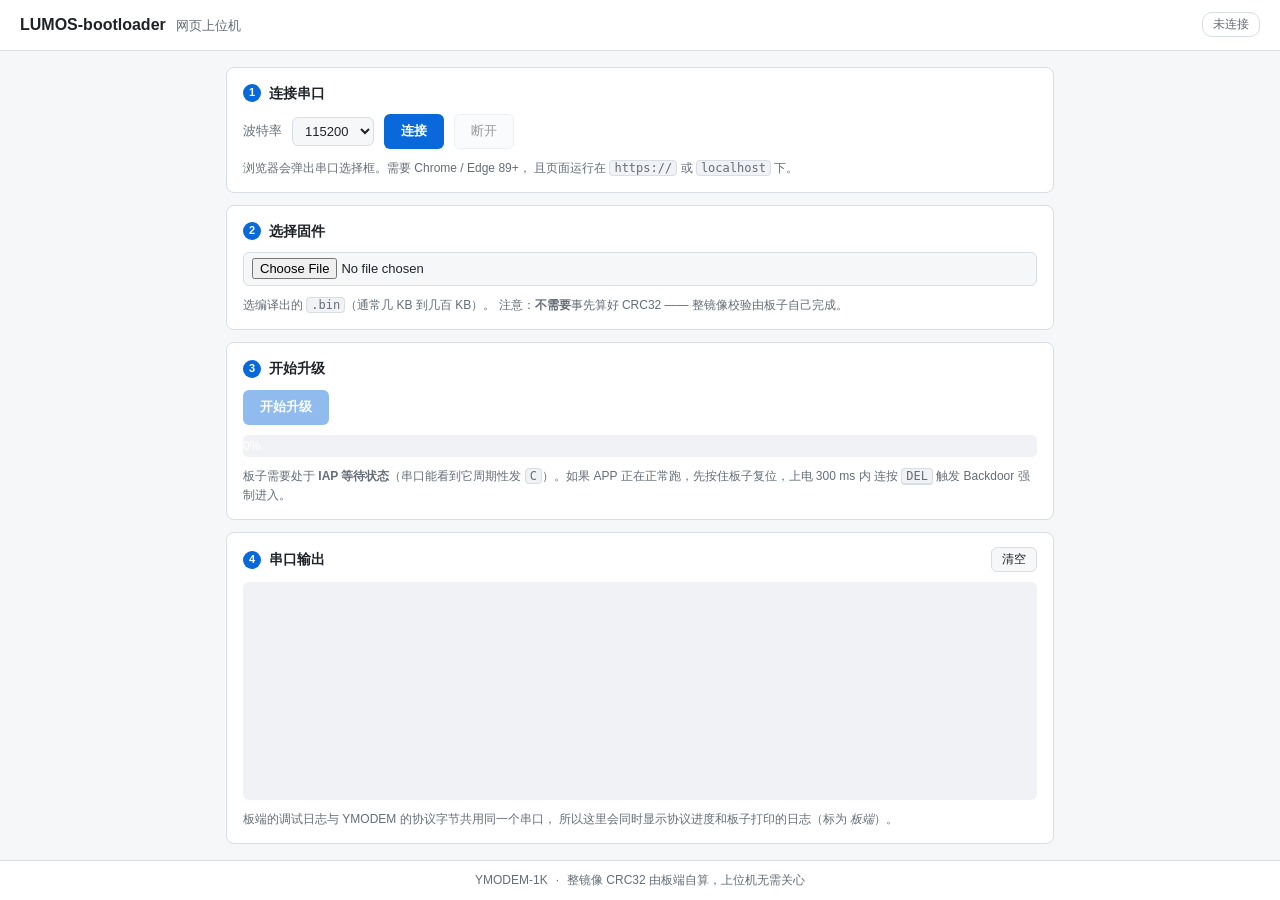
==== docs/index.html @ f2f18382 "@refactor(web): 网页目录 web/ 改为 docs/ 以适配 Pages legacy source GitHub Pages 的 legacy source 只允许根目录或 /doc" ====
<!DOCTYPE html>
<html lang="zh-CN">
<head>
<meta charset="UTF-8">
<meta name="viewport" content="width=device-width, initial-scale=1">
<title>LUMOS-bootloader 网页上位机</title>
<link rel="stylesheet" href="css/style.css">
</head>
<body>

<header>
  <h1>LUMOS-bootloader <span class="sub">网页上位机</span></h1>
  <div class="badge off" id="status">未连接</div>
</header>

<main>

  <!-- 1. 连接 -->
  <section class="card">
    <h2><span class="num">1</span> 连接串口</h2>
    <div class="row">
      <label for="baud">波特率</label>
      <select id="baud">
        <option value="115200" selected>115200</option>
        <option value="921600">921600</option>
        <option value="57600">57600</option>
        <option value="9600">9600</option>
      </select>
      <button id="btnConnect" class="primary">连接</button>
      <button id="btnDisconnect" disabled>断开</button>
    </div>
    <p class="hint">
      浏览器会弹出串口选择框。需要 Chrome / Edge 89+，
      且页面运行在 <code>https://</code> 或 <code>localhost</code> 下。
    </p>
  </section>

  <!-- 2. 选固件 -->
  <section class="card">
    <h2><span class="num">2</span> 选择固件</h2>
    <div class="row">
      <input type="file" id="file" accept=".bin">
    </div>
    <p class="hint">
      选编译出的 <code>.bin</code>（通常几 KB 到几百 KB）。
      注意：<strong>不需要</strong>事先算好 CRC32 —— 整镜像校验由板子自己完成。
    </p>
  </section>

  <!-- 3. 升级 -->
  <section class="card">
    <h2><span class="num">3</span> 开始升级</h2>
    <div class="row">
      <button id="btnSend" class="primary" disabled>开始升级</button>
      <span class="stat" id="stat"></span>
    </div>
    <div class="progress"><div class="bar" id="bar">0%</div></div>
    <p class="hint">
      板子需要处于 <strong>IAP 等待状态</strong>（串口能看到它周期性发
      <code>C</code>）。如果 APP 正在正常跑，先按住板子复位，上电 300 ms 内
      连按 <kbd>DEL</kbd> 触发 Backdoor 强制进入。
    </p>
  </section>

  <!-- 4. 日志 -->
  <section class="card grow">
    <h2>
      <span class="num">4</span> 串口输出
      <button id="btnClear" class="tiny">清空</button>
    </h2>
    <div class="log" id="log"></div>
    <p class="hint">
      板端的调试日志与 YMODEM 的协议字节共用同一个串口，
      所以这里会同时显示协议进度和板子打印的日志（标为 <em>板端</em>）。
    </p>
  </section>

</main>

<footer>
  <span>YMODEM-1K</span>
  <span>·</span>
  <span>整镜像 CRC32 由板端自算，上位机无需关心</span>
</footer>

<script type="module" src="js/app.js"></script>
</body>
</html>
---- docs/css/style.css ----
/* ============================================================================
 * LUMOS-bootloader 网页上位机 —— 样式
 *
 * 工程师工具风格：信息密度优先、少装饰。
 * 同时适配浅色 / 深色（跟随系统 prefers-color-scheme）。
 * ==========================================================================*/

:root {
    --bg:        #f6f7f9;
    --card:      #ffffff;
    --fg:        #1f2328;
    --fg-dim:    #656d76;
    --border:    #d8dee4;
    --accent:    #0969da;
    --accent-fg: #ffffff;
    --ok:        #1a7f37;
    --warn:      #9a6700;
    --err:       #cf222e;
    --board:     #6639ba;
    --code-bg:   #f0f2f5;
}

@media (prefers-color-scheme: dark) {
    :root {
        --bg:        #0d1117;
        --card:      #161b22;
        --fg:        #e6edf3;
        --fg-dim:    #8b949e;
        --border:    #30363d;
        --accent:    #4493f8;
        --accent-fg: #0d1117;
        --ok:        #3fb950;
        --warn:      #d29922;
        --err:       #f85149;
        --board:     #a371f7;
        --code-bg:   #21262d;
    }
}

* { box-sizing: border-box; }

body {
    margin: 0;
    background: var(--bg);
    color: var(--fg);
    font: 14px/1.6 -apple-system, "Segoe UI", "Microsoft YaHei", sans-serif;
    display: flex;
    flex-direction: column;
    min-height: 100vh;
}

/* ---- 头部 ---- */
header {
    display: flex;
    align-items: center;
    justify-content: space-between;
    gap: 12px;
    padding: 12px 20px;
    background: var(--card);
    border-bottom: 1px solid var(--border);
}

h1 {
    font-size: 16px;
    font-weight: 600;
    margin: 0;
}

h1 .sub {
    font-weight: 400;
    color: var(--fg-dim);
    font-size: 13px;
    margin-left: 6px;
}

.badge {
    font-size: 12px;
    padding: 2px 10px;
    border-radius: 10px;
    border: 1px solid var(--border);
    color: var(--fg-dim);
}
.badge.on  { color: var(--ok);   border-color: var(--ok); }
.badge.off { color: var(--fg-dim); }

/* ---- 主体 ---- */
main {
    flex: 1;
    width: 100%;
    max-width: 860px;
    margin: 0 auto;
    padding: 16px;
    display: flex;
    flex-direction: column;
    gap: 12px;
}

.card {
    background: var(--card);
    border: 1px solid var(--border);
    border-radius: 8px;
    padding: 14px 16px;
}

.card.grow {
    flex: 1;
    display: flex;
    flex-direction: column;
    min-height: 220px;
}

h2 {
    font-size: 14px;
    font-weight: 600;
    margin: 0 0 10px;
    display: flex;
    align-items: center;
    gap: 8px;
}

h2 .num {
    display: inline-flex;
    align-items: center;
    justify-content: center;
    width: 18px;
    height: 18px;
    border-radius: 50%;
    background: var(--accent);
    color: var(--accent-fg);
    font-size: 11px;
    font-weight: 700;
}

.row {
    display: flex;
    align-items: center;
    gap: 10px;
    flex-wrap: wrap;
}

label { color: var(--fg-dim); font-size: 13px; }

select, input[type="file"] {
    background: var(--bg);
    color: var(--fg);
    border: 1px solid var(--border);
    border-radius: 6px;
    padding: 5px 8px;
    font: inherit;
    font-size: 13px;
}

input[type="file"] { flex: 1; min-width: 200px; }

button {
    background: var(--bg);
    color: var(--fg);
    border: 1px solid var(--border);
    border-radius: 6px;
    padding: 6px 16px;
    font: inherit;
    font-size: 13px;
    cursor: pointer;
    transition: filter .12s;
}
button:hover:not(:disabled) { filter: brightness(.96); }
button:disabled { opacity: .45; cursor: not-allowed; }

button.primary {
    background: var(--accent);
    color: var(--accent-fg);
    border-color: transparent;
    font-weight: 600;
}

button.tiny {
    margin-left: auto;
    padding: 2px 10px;
    font-size: 12px;
    font-weight: 400;
}

/* ---- 进度条 ---- */
.progress {
    margin-top: 10px;
    height: 22px;
    background: var(--code-bg);
    border-radius: 5px;
    overflow: hidden;
}

.bar {
    height: 100%;
    width: 0%;
    background: var(--accent);
    color: var(--accent-fg);
    font-size: 12px;
    line-height: 22px;
    text-align: center;
    transition: width .15s linear;
    white-space: nowrap;
}

.stat {
    font-size: 12px;
    color: var(--fg-dim);
    font-variant-numeric: tabular-nums;
}

/* ---- 日志 ---- */
.log {
    flex: 1;
    overflow-y: auto;
    background: var(--code-bg);
    border-radius: 6px;
    padding: 8px 10px;
    font: 12px/1.55 Consolas, "Cascadia Mono", "Courier New", monospace;
    min-height: 160px;
}

.line { white-space: pre-wrap; word-break: break-all; }
.line.info  { color: var(--fg); }
.line.step  { color: var(--accent); font-weight: 600; }
.line.ok    { color: var(--ok); }
.line.warn  { color: var(--warn); }
.line.err   { color: var(--err); }
.line.dim   { color: var(--fg-dim); }
.line.board { color: var(--board); }   /* 板端自己打印的日志 */

/* ---- 提示 ---- */
.hint {
    margin: 10px 0 0;
    font-size: 12px;
    line-height: 1.6;
    color: var(--fg-dim);
}

code, kbd {
    background: var(--code-bg);
    border: 1px solid var(--border);
    border-radius: 4px;
    padding: 0 4px;
    font: 12px Consolas, monospace;
}

kbd { border-bottom-width: 2px; }

/* ---- 页脚 ---- */
footer {
    display: flex;
    justify-content: center;
    gap: 8px;
    padding: 10px;
    font-size: 12px;
    color: var(--fg-dim);
    border-top: 1px solid var(--border);
    background: var(--card);
}

@media (max-width: 520px) {
    main { padding: 10px; }
    .row { gap: 8px; }
    button { padding: 6px 12px; }
}
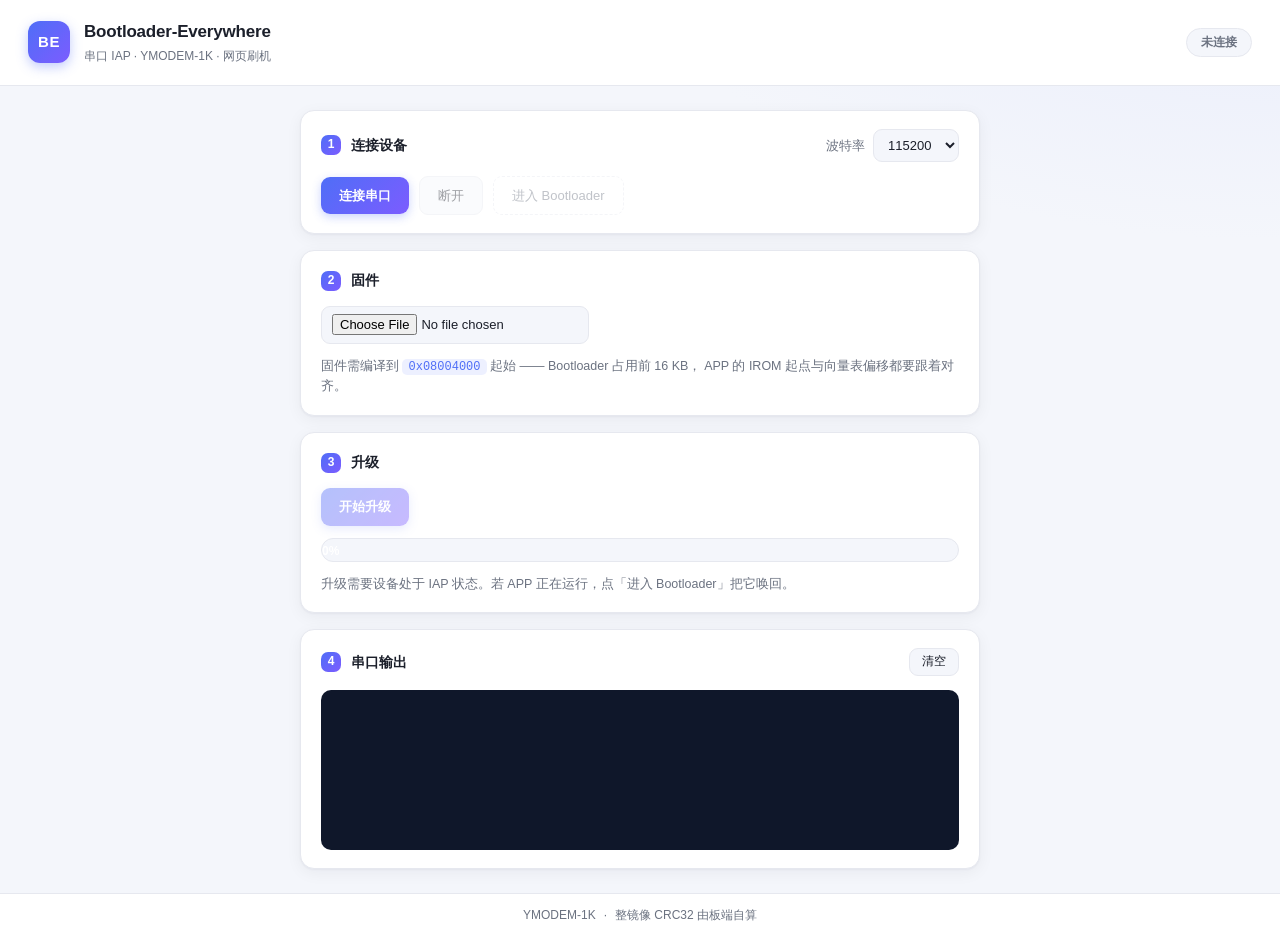
==== commit 15d1de65: "@update(web): 改名 Bootloader-Everywhere，美化界面并精简提示 - 标题 LUMOS-bootloader → Bootloader-Everywhere，加品牌 l" ====
--- a/docs/index.html
+++ b/docs/index.html
@@ -3,84 +3,78 @@
 <head>
 <meta charset="UTF-8">
 <meta name="viewport" content="width=device-width, initial-scale=1">
-<title>LUMOS-bootloader 网页上位机</title>
+<title>Bootloader-Everywhere</title>
 <link rel="stylesheet" href="css/style.css">
 </head>
 <body>
 
 <header>
-  <h1>LUMOS-bootloader <span class="sub">网页上位机</span></h1>
-  <div class="badge off" id="status">未连接</div>
+  <div class="brand">
+    <span class="logo">BE</span>
+    <div class="brand-text">
+      <h1>Bootloader-Everywhere</h1>
+      <p class="tagline">串口 IAP · YMODEM-1K · 网页刷机</p>
+    </div>
+  </div>
+  <span class="badge off" id="status">未连接</span>
 </header>
 
 <main>
 
-  <!-- 1. 连接 -->
   <section class="card">
-    <h2><span class="num">1</span> 连接串口</h2>
+    <div class="card-head">
+      <h2><span class="num">1</span> 连接设备</h2>
+      <label class="inline">波特率
+        <select id="baud">
+          <option value="115200" selected>115200</option>
+          <option value="921600">921600</option>
+          <option value="57600">57600</option>
+          <option value="9600">9600</option>
+        </select>
+      </label>
+    </div>
     <div class="row">
-      <label for="baud">波特率</label>
-      <select id="baud">
-        <option value="115200" selected>115200</option>
-        <option value="921600">921600</option>
-        <option value="57600">57600</option>
-        <option value="9600">9600</option>
-      </select>
-      <button id="btnConnect" class="primary">连接</button>
+      <button id="btnConnect" class="primary">连接串口</button>
       <button id="btnDisconnect" disabled>断开</button>
+      <button id="btnBoot" disabled class="ghost">进入 Bootloader</button>
     </div>
+  </section>
+
+  <section class="card">
+    <div class="card-head">
+      <h2><span class="num">2</span> 固件</h2>
+    </div>
+    <input type="file" id="file" accept=".bin">
     <p class="hint">
-      浏览器会弹出串口选择框。需要 Chrome / Edge 89+，
-      且页面运行在 <code>https://</code> 或 <code>localhost</code> 下。
+      固件需编译到 <code>0x08004000</code> 起始 —— Bootloader 占用前 16&nbsp;KB，
+      APP 的 IROM 起点与向量表偏移都要跟着对齐。
     </p>
   </section>
 
-  <!-- 2. 选固件 -->
   <section class="card">
-    <h2><span class="num">2</span> 选择固件</h2>
-    <div class="row">
-      <input type="file" id="file" accept=".bin">
+    <div class="card-head">
+      <h2><span class="num">3</span> 升级</h2>
+      <span class="stat" id="stat"></span>
     </div>
+    <button id="btnSend" class="primary" disabled>开始升级</button>
+    <div class="progress"><div class="bar" id="bar">0%</div></div>
     <p class="hint">
-      选编译出的 <code>.bin</code>（通常几 KB 到几百 KB）。
-      注意：<strong>不需要</strong>事先算好 CRC32 —— 整镜像校验由板子自己完成。
+      升级需要设备处于 IAP 状态。若 APP 正在运行，点「进入 Bootloader」把它唤回。
     </p>
   </section>
 
-  <!-- 3. 升级 -->
-  <section class="card">
-    <h2><span class="num">3</span> 开始升级</h2>
-    <div class="row">
-      <button id="btnSend" class="primary" disabled>开始升级</button>
-      <span class="stat" id="stat"></span>
+  <section class="card grow">
+    <div class="card-head">
+      <h2><span class="num">4</span> 串口输出</h2>
+      <button id="btnClear" class="tiny">清空</button>
     </div>
-    <div class="progress"><div class="bar" id="bar">0%</div></div>
-    <p class="hint">
-      板子需要处于 <strong>IAP 等待状态</strong>（串口能看到它周期性发
-      <code>C</code>）。如果 APP 正在正常跑，先按住板子复位，上电 300 ms 内
-      连按 <kbd>DEL</kbd> 触发 Backdoor 强制进入。
-    </p>
-  </section>
-
-  <!-- 4. 日志 -->
-  <section class="card grow">
-    <h2>
-      <span class="num">4</span> 串口输出
-      <button id="btnClear" class="tiny">清空</button>
-    </h2>
     <div class="log" id="log"></div>
-    <p class="hint">
-      板端的调试日志与 YMODEM 的协议字节共用同一个串口，
-      所以这里会同时显示协议进度和板子打印的日志（标为 <em>板端</em>）。
-    </p>
   </section>
 
 </main>
 
 <footer>
-  <span>YMODEM-1K</span>
-  <span>·</span>
-  <span>整镜像 CRC32 由板端自算，上位机无需关心</span>
+  <span>YMODEM-1K</span><span>·</span><span>整镜像 CRC32 由板端自算</span>
 </footer>
 
 <script type="module" src="js/app.js"></script>
--- a/docs/css/style.css
+++ b/docs/css/style.css
@@ -1,52 +1,67 @@
 /* ============================================================================
- * LUMOS-bootloader 网页上位机 —— 样式
+ * Bootloader-Everywhere —— 网页刷机工具样式
  *
- * 工程师工具风格：信息密度优先、少装饰。
- * 同时适配浅色 / 深色（跟随系统 prefers-color-scheme）。
+ * 现代、克制的工具风格：柔和阴影、圆角、渐变主色。
+ * 浅色 / 深色自适应（跟随系统 prefers-color-scheme）。
  * ==========================================================================*/
 
 :root {
-    --bg:        #f6f7f9;
+    --bg:        #f4f6fb;
+    --bg-grad:   radial-gradient(1200px 600px at 100% -10%, #e8ecfb 0%, #f4f6fb 55%);
     --card:      #ffffff;
-    --fg:        #1f2328;
-    --fg-dim:    #656d76;
-    --border:    #d8dee4;
-    --accent:    #0969da;
+    --fg:        #1b1f2a;
+    --fg-dim:    #6b7280;
+    --border:    #e6e8ef;
+    --accent:    #4f6ef7;
+    --accent-2:  #7c5cff;
     --accent-fg: #ffffff;
-    --ok:        #1a7f37;
-    --warn:      #9a6700;
-    --err:       #cf222e;
-    --board:     #6639ba;
-    --code-bg:   #f0f2f5;
+    --ok:        #16a34a;
+    --warn:      #b45309;
+    --err:       #dc2626;
+    --board:     #7c3aed;
+    --code-bg:   #0f172a;
+    --code-fg:   #cbd5e1;
+    --shadow:    0 1px 2px rgba(16, 24, 40, .04), 0 4px 16px rgba(16, 24, 40, .05);
+    --shadow-lg: 0 8px 30px rgba(16, 24, 40, .10);
 }
 
 @media (prefers-color-scheme: dark) {
     :root {
-        --bg:        #0d1117;
-        --card:      #161b22;
-        --fg:        #e6edf3;
-        --fg-dim:    #8b949e;
-        --border:    #30363d;
-        --accent:    #4493f8;
-        --accent-fg: #0d1117;
-        --ok:        #3fb950;
-        --warn:      #d29922;
-        --err:       #f85149;
-        --board:     #a371f7;
-        --code-bg:   #21262d;
+        --bg:        #0d1017;
+        --bg-grad:   radial-gradient(1200px 600px at 100% -10%, #161b2c 0%, #0d1017 55%);
+        --card:      #151923;
+        --fg:        #e6e9f0;
+        --fg-dim:    #8b93a5;
+        --border:    #252b3a;
+        --accent:    #5b7cff;
+        --accent-2:  #9a7cff;
+        --accent-fg: #ffffff;
+        --ok:        #34d399;
+        --warn:      #fbbf24;
+        --err:       #f87171;
+        --board:     #b18cff;
+        --code-bg:   #0a0d14;
+        --code-fg:   #a9b4c6;
+        --shadow:    0 1px 2px rgba(0, 0, 0, .4), 0 4px 16px rgba(0, 0, 0, .3);
+        --shadow-lg: 0 8px 30px rgba(0, 0, 0, .45);
     }
 }
 
 * { box-sizing: border-box; }
+
+html, body { height: 100%; }
 
 body {
     margin: 0;
     background: var(--bg);
+    background-image: var(--bg-grad);
     color: var(--fg);
-    font: 14px/1.6 -apple-system, "Segoe UI", "Microsoft YaHei", sans-serif;
+    font: 14px/1.65 -apple-system, BlinkMacSystemFont, "Segoe UI",
+          "Microsoft YaHei", "PingFang SC", sans-serif;
     display: flex;
     flex-direction: column;
     min-height: 100vh;
+    -webkit-font-smoothing: antialiased;
 }
 
 /* ---- 头部 ---- */
@@ -54,80 +69,117 @@
     display: flex;
     align-items: center;
     justify-content: space-between;
-    gap: 12px;
-    padding: 12px 20px;
+    gap: 16px;
+    padding: 18px 28px;
     background: var(--card);
     border-bottom: 1px solid var(--border);
 }
 
-h1 {
-    font-size: 16px;
+.brand {
+    display: flex;
+    align-items: center;
+    gap: 14px;
+}
+
+.logo {
+    width: 42px;
+    height: 42px;
+    border-radius: 12px;
+    background: linear-gradient(135deg, var(--accent), var(--accent-2));
+    color: #fff;
+    display: flex;
+    align-items: center;
+    justify-content: center;
+    font-weight: 700;
+    font-size: 15px;
+    letter-spacing: .5px;
+    box-shadow: 0 4px 12px rgba(79, 110, 247, .35);
+}
+
+.brand-text h1 {
+    font-size: 17px;
+    font-weight: 700;
+    margin: 0;
+    letter-spacing: -.2px;
+}
+
+.brand-text .tagline {
+    margin: 1px 0 0;
+    font-size: 12px;
+    color: var(--fg-dim);
+}
+
+.badge {
+    font-size: 12px;
     font-weight: 600;
-    margin: 0;
-}
-
-h1 .sub {
-    font-weight: 400;
-    color: var(--fg-dim);
-    font-size: 13px;
-    margin-left: 6px;
-}
-
-.badge {
-    font-size: 12px;
-    padding: 2px 10px;
-    border-radius: 10px;
-    border: 1px solid var(--border);
-    color: var(--fg-dim);
-}
-.badge.on  { color: var(--ok);   border-color: var(--ok); }
-.badge.off { color: var(--fg-dim); }
+    padding: 4px 14px;
+    border-radius: 999px;
+    border: 1px solid var(--border);
+    color: var(--fg-dim);
+    background: var(--bg);
+}
+.badge.on {
+    color: var(--ok);
+    border-color: var(--ok);
+    background: color-mix(in srgb, var(--ok) 10%, transparent);
+}
 
 /* ---- 主体 ---- */
 main {
     flex: 1;
     width: 100%;
-    max-width: 860px;
+    max-width: 720px;
     margin: 0 auto;
-    padding: 16px;
+    padding: 24px 20px;
     display: flex;
     flex-direction: column;
-    gap: 12px;
+    gap: 16px;
 }
 
 .card {
     background: var(--card);
     border: 1px solid var(--border);
-    border-radius: 8px;
-    padding: 14px 16px;
-}
+    border-radius: 14px;
+    padding: 18px 20px;
+    box-shadow: var(--shadow);
+    transition: box-shadow .18s ease, transform .18s ease;
+}
+.card:hover { box-shadow: var(--shadow-lg); }
 
 .card.grow {
     flex: 1;
     display: flex;
     flex-direction: column;
-    min-height: 220px;
+    min-height: 200px;
+}
+
+.card-head {
+    display: flex;
+    align-items: center;
+    justify-content: space-between;
+    gap: 12px;
+    margin-bottom: 14px;
 }
 
 h2 {
     font-size: 14px;
-    font-weight: 600;
-    margin: 0 0 10px;
-    display: flex;
-    align-items: center;
-    gap: 8px;
+    font-weight: 650;
+    margin: 0;
+    display: flex;
+    align-items: center;
+    gap: 10px;
 }
 
 h2 .num {
     display: inline-flex;
     align-items: center;
     justify-content: center;
-    width: 18px;
-    height: 18px;
-    border-radius: 50%;
-    background: var(--accent);
+    width: 20px;
+    height: 20px;
+    border-radius: 7px;
+    background: linear-gradient(135deg, var(--accent), var(--accent-2));
     color: var(--accent-fg);
-    font-size: 11px;
+    font-size: 12px;
     font-weight: 700;
 }
 
@@ -138,67 +190,101 @@
     flex-wrap: wrap;
 }
 
-label { color: var(--fg-dim); font-size: 13px; }
+label.inline {
+    display: inline-flex;
+    align-items: center;
+    gap: 8px;
+    color: var(--fg-dim);
+    font-size: 13px;
+}
 
 select, input[type="file"] {
     background: var(--bg);
     color: var(--fg);
     border: 1px solid var(--border);
-    border-radius: 6px;
-    padding: 5px 8px;
+    border-radius: 9px;
+    padding: 7px 10px;
     font: inherit;
     font-size: 13px;
-}
-
-input[type="file"] { flex: 1; min-width: 200px; }
-
+    transition: border-color .15s, box-shadow .15s;
+}
+select:focus, input[type="file"]:focus {
+    outline: none;
+    border-color: var(--accent);
+    box-shadow: 0 0 0 3px color-mix(in srgb, var(--accent) 18%, transparent);
+}
+
+input[type="file"] { flex: 1; min-width: 200px; cursor: pointer; }
+
+/* ---- 按钮 ---- */
 button {
     background: var(--bg);
     color: var(--fg);
     border: 1px solid var(--border);
-    border-radius: 6px;
-    padding: 6px 16px;
+    border-radius: 9px;
+    padding: 8px 18px;
     font: inherit;
     font-size: 13px;
+    font-weight: 550;
     cursor: pointer;
-    transition: filter .12s;
-}
-button:hover:not(:disabled) { filter: brightness(.96); }
-button:disabled { opacity: .45; cursor: not-allowed; }
+    transition: filter .12s, transform .05s, box-shadow .15s;
+}
+button:hover:not(:disabled) { filter: brightness(.97); }
+button:active:not(:disabled) { transform: translateY(1px); }
+button:disabled { opacity: .42; cursor: not-allowed; }
 
 button.primary {
-    background: var(--accent);
+    background: linear-gradient(135deg, var(--accent), var(--accent-2));
     color: var(--accent-fg);
-    border-color: transparent;
+    border: none;
     font-weight: 600;
+    box-shadow: 0 3px 10px rgba(79, 110, 247, .30);
+}
+button.primary:hover:not(:disabled) {
+    filter: brightness(1.05);
+    box-shadow: 0 5px 16px rgba(79, 110, 247, .40);
+}
+
+button.ghost {
+    background: transparent;
+    border: 1px dashed var(--border);
+    color: var(--fg-dim);
+    font-weight: 500;
+}
+button.ghost:hover:not(:disabled) {
+    border-color: var(--accent);
+    color: var(--accent);
 }
 
 button.tiny {
     margin-left: auto;
-    padding: 2px 10px;
+    padding: 3px 12px;
     font-size: 12px;
     font-weight: 400;
 }
 
 /* ---- 进度条 ---- */
 .progress {
-    margin-top: 10px;
-    height: 22px;
-    background: var(--code-bg);
-    border-radius: 5px;
+    margin-top: 12px;
+    height: 24px;
+    background: var(--bg);
+    border: 1px solid var(--border);
+    border-radius: 999px;
     overflow: hidden;
 }
 
 .bar {
     height: 100%;
     width: 0%;
-    background: var(--accent);
-    color: var(--accent-fg);
-    font-size: 12px;
-    line-height: 22px;
+    background: linear-gradient(90deg, var(--accent), var(--accent-2));
+    color: #fff;
+    font-size: 12px;
+    line-height: 24px;
     text-align: center;
-    transition: width .15s linear;
+    font-weight: 600;
+    transition: width .18s ease;
     white-space: nowrap;
+    border-radius: 999px;
 }
 
 .stat {
@@ -212,53 +298,53 @@
     flex: 1;
     overflow-y: auto;
     background: var(--code-bg);
-    border-radius: 6px;
-    padding: 8px 10px;
-    font: 12px/1.55 Consolas, "Cascadia Mono", "Courier New", monospace;
+    color: var(--code-fg);
+    border-radius: 10px;
+    padding: 12px 14px;
+    font: 12.5px/1.6 "JetBrains Mono", "Cascadia Mono", Consolas, monospace;
     min-height: 160px;
 }
 
 .line { white-space: pre-wrap; word-break: break-all; }
-.line.info  { color: var(--fg); }
-.line.step  { color: var(--accent); font-weight: 600; }
+.line.info  { color: var(--code-fg); }
+.line.step  { color: #7ea6ff; font-weight: 600; }
 .line.ok    { color: var(--ok); }
 .line.warn  { color: var(--warn); }
 .line.err   { color: var(--err); }
 .line.dim   { color: var(--fg-dim); }
-.line.board { color: var(--board); }   /* 板端自己打印的日志 */
+.line.board { color: var(--board); }
 
 /* ---- 提示 ---- */
 .hint {
-    margin: 10px 0 0;
-    font-size: 12px;
-    line-height: 1.6;
-    color: var(--fg-dim);
-}
-
-code, kbd {
-    background: var(--code-bg);
-    border: 1px solid var(--border);
-    border-radius: 4px;
-    padding: 0 4px;
-    font: 12px Consolas, monospace;
-}
-
-kbd { border-bottom-width: 2px; }
+    margin: 12px 0 0;
+    font-size: 12.5px;
+    line-height: 1.65;
+    color: var(--fg-dim);
+}
+
+code {
+    background: color-mix(in srgb, var(--accent) 10%, transparent);
+    color: var(--accent);
+    border-radius: 5px;
+    padding: 1px 6px;
+    font: 12px "JetBrains Mono", Consolas, monospace;
+}
 
 /* ---- 页脚 ---- */
 footer {
     display: flex;
     justify-content: center;
     gap: 8px;
-    padding: 10px;
+    padding: 12px;
     font-size: 12px;
     color: var(--fg-dim);
     border-top: 1px solid var(--border);
     background: var(--card);
 }
 
-@media (max-width: 520px) {
-    main { padding: 10px; }
-    .row { gap: 8px; }
-    button { padding: 6px 12px; }
-}
+@media (max-width: 560px) {
+    main { padding: 16px 12px; }
+    .card { padding: 16px; }
+    header { padding: 14px 16px; }
+    button { padding: 8px 14px; }
+}
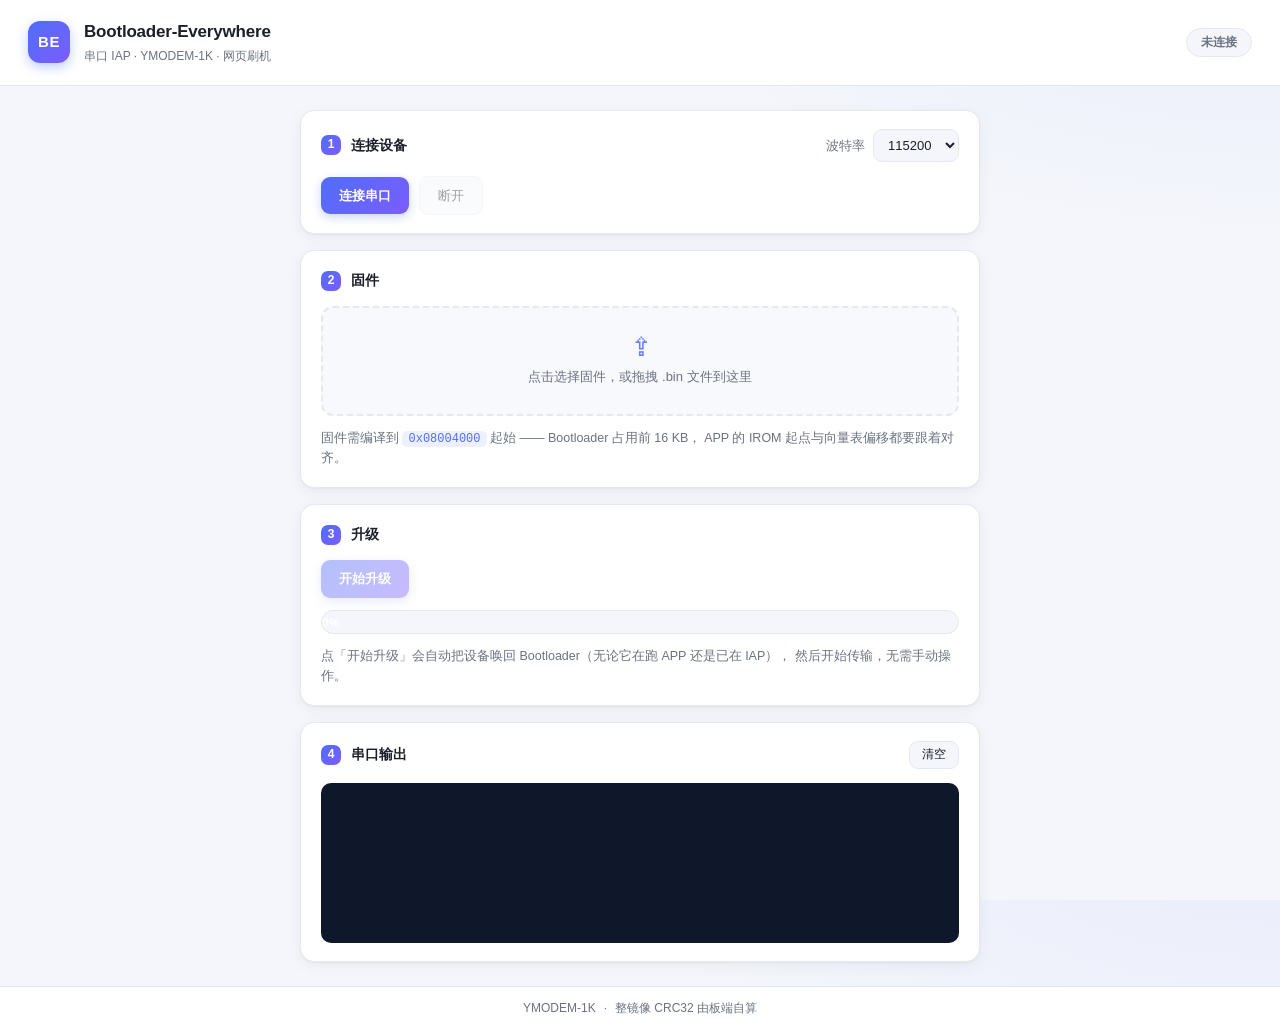
==== commit eac9e3a5: "@update(web): 固件选择改拖拽区，点「开始升级」自动唤回 Bootloader - 去掉原生 file input 的土样式，换成可点击 + 可拖拽的 dropzone，   选中后显示文" ====
--- a/docs/index.html
+++ b/docs/index.html
@@ -36,7 +36,6 @@
     <div class="row">
       <button id="btnConnect" class="primary">连接串口</button>
       <button id="btnDisconnect" disabled>断开</button>
-      <button id="btnBoot" disabled class="ghost">进入 Bootloader</button>
     </div>
   </section>
 
@@ -44,7 +43,12 @@
     <div class="card-head">
       <h2><span class="num">2</span> 固件</h2>
     </div>
-    <input type="file" id="file" accept=".bin">
+    <div class="dropzone" id="dropzone">
+      <input type="file" id="file" accept=".bin" hidden>
+      <div class="dz-icon" id="dzIcon">⇪</div>
+      <p class="dz-text" id="dzText">点击选择固件，或拖拽 .bin 文件到这里</p>
+      <p class="dz-file" id="dzFile"></p>
+    </div>
     <p class="hint">
       固件需编译到 <code>0x08004000</code> 起始 —— Bootloader 占用前 16&nbsp;KB，
       APP 的 IROM 起点与向量表偏移都要跟着对齐。
@@ -59,7 +63,8 @@
     <button id="btnSend" class="primary" disabled>开始升级</button>
     <div class="progress"><div class="bar" id="bar">0%</div></div>
     <p class="hint">
-      升级需要设备处于 IAP 状态。若 APP 正在运行，点「进入 Bootloader」把它唤回。
+      点「开始升级」会自动把设备唤回 Bootloader（无论它在跑 APP 还是已在 IAP），
+      然后开始传输，无需手动操作。
     </p>
   </section>
 
--- a/docs/css/style.css
+++ b/docs/css/style.css
@@ -314,6 +314,53 @@
 .line.dim   { color: var(--fg-dim); }
 .line.board { color: var(--board); }
 
+/* ---- 固件选择（拖拽区） ---- */
+.dropzone {
+    display: flex;
+    flex-direction: column;
+    align-items: center;
+    justify-content: center;
+    gap: 6px;
+    padding: 26px 20px;
+    border: 2px dashed var(--border);
+    border-radius: 12px;
+    cursor: pointer;
+    text-align: center;
+    transition: border-color .15s, background .15s, box-shadow .15s;
+    background: color-mix(in srgb, var(--bg) 60%, transparent);
+}
+.dropzone:hover,
+.dropzone.dragover {
+    border-color: var(--accent);
+    background: color-mix(in srgb, var(--accent) 6%, transparent);
+    box-shadow: 0 0 0 4px color-mix(in srgb, var(--accent) 10%, transparent);
+}
+
+.dz-icon {
+    font-size: 26px;
+    line-height: 1;
+    color: var(--accent);
+    opacity: .85;
+    transition: transform .15s;
+}
+.dropzone:hover .dz-icon { transform: translateY(-2px); }
+
+.dz-text {
+    margin: 0;
+    font-size: 13px;
+    color: var(--fg-dim);
+}
+
+.dz-file {
+    margin: 0;
+    font-size: 12.5px;
+    font-weight: 600;
+    color: var(--accent);
+    font-variant-numeric: tabular-nums;
+    word-break: break-all;
+}
+.dz-file:empty { display: none; }
+
 /* ---- 提示 ---- */
 .hint {
     margin: 12px 0 0;
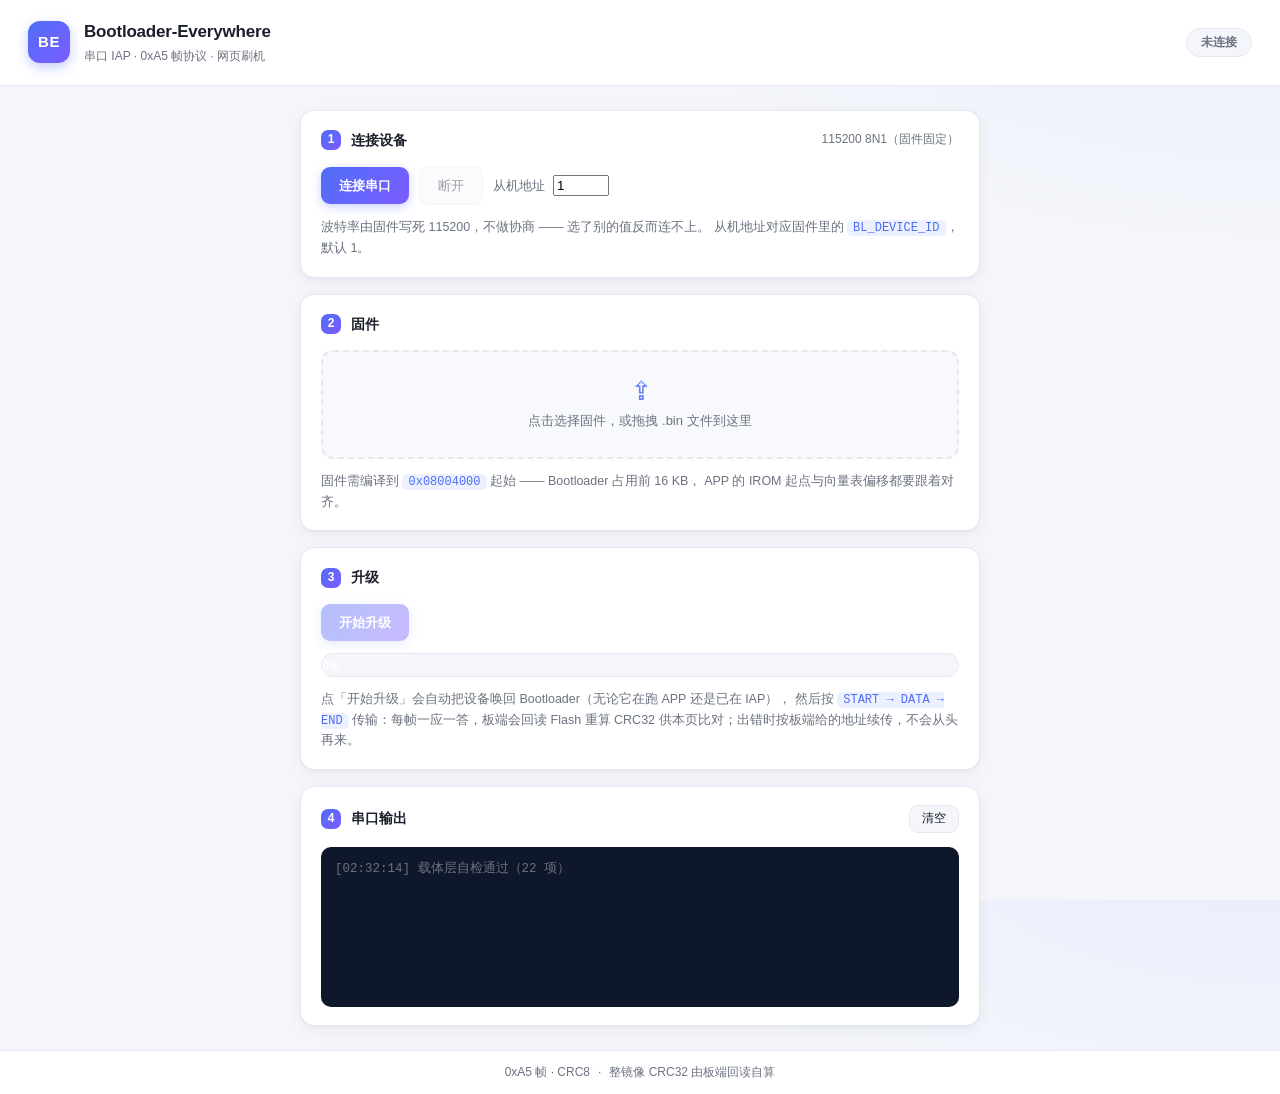
==== commit 3b23cffd: "@fix(web): 恢复被误删的 docs/，重建网页端（0xA5 帧） 上一提交（dd412f0）里 `git add -A` 把「工作区 docs/ 整个目录消失」这件事 一起提交了 —— 那次" ====
--- a/docs/index.html
+++ b/docs/index.html
@@ -13,7 +13,7 @@
     <span class="logo">BE</span>
     <div class="brand-text">
       <h1>Bootloader-Everywhere</h1>
-      <p class="tagline">串口 IAP · YMODEM-1K · 网页刷机</p>
+      <p class="tagline">串口 IAP · 0xA5 帧协议 · 网页刷机</p>
     </div>
   </div>
   <span class="badge off" id="status">未连接</span>
@@ -24,19 +24,19 @@
   <section class="card">
     <div class="card-head">
       <h2><span class="num">1</span> 连接设备</h2>
-      <label class="inline">波特率
-        <select id="baud">
-          <option value="115200" selected>115200</option>
-          <option value="921600">921600</option>
-          <option value="57600">57600</option>
-          <option value="9600">9600</option>
-        </select>
-      </label>
+      <span class="stat">115200 8N1（固件固定）</span>
     </div>
     <div class="row">
       <button id="btnConnect" class="primary">连接串口</button>
       <button id="btnDisconnect" disabled>断开</button>
+      <label class="inline">从机地址
+        <input type="number" id="devId" value="1" min="1" max="127">
+      </label>
     </div>
+    <p class="hint">
+      波特率由固件写死 115200，不做协商 —— 选了别的值反而连不上。
+      从机地址对应固件里的 <code>BL_DEVICE_ID</code>，默认 1。
+    </p>
   </section>
 
   <section class="card">
@@ -64,7 +64,8 @@
     <div class="progress"><div class="bar" id="bar">0%</div></div>
     <p class="hint">
       点「开始升级」会自动把设备唤回 Bootloader（无论它在跑 APP 还是已在 IAP），
-      然后开始传输，无需手动操作。
+      然后按 <code>START → DATA → END</code> 传输：每帧一应一答，板端会回读 Flash
+      重算 CRC32 供本页比对；出错时按板端给的地址续传，不会从头再来。
     </p>
   </section>
 
@@ -79,7 +80,7 @@
 </main>
 
 <footer>
-  <span>YMODEM-1K</span><span>·</span><span>整镜像 CRC32 由板端自算</span>
+  <span>0xA5 帧 · CRC8</span><span>·</span><span>整镜像 CRC32 由板端回读自算</span>
 </footer>
 
 <script type="module" src="js/app.js"></script>
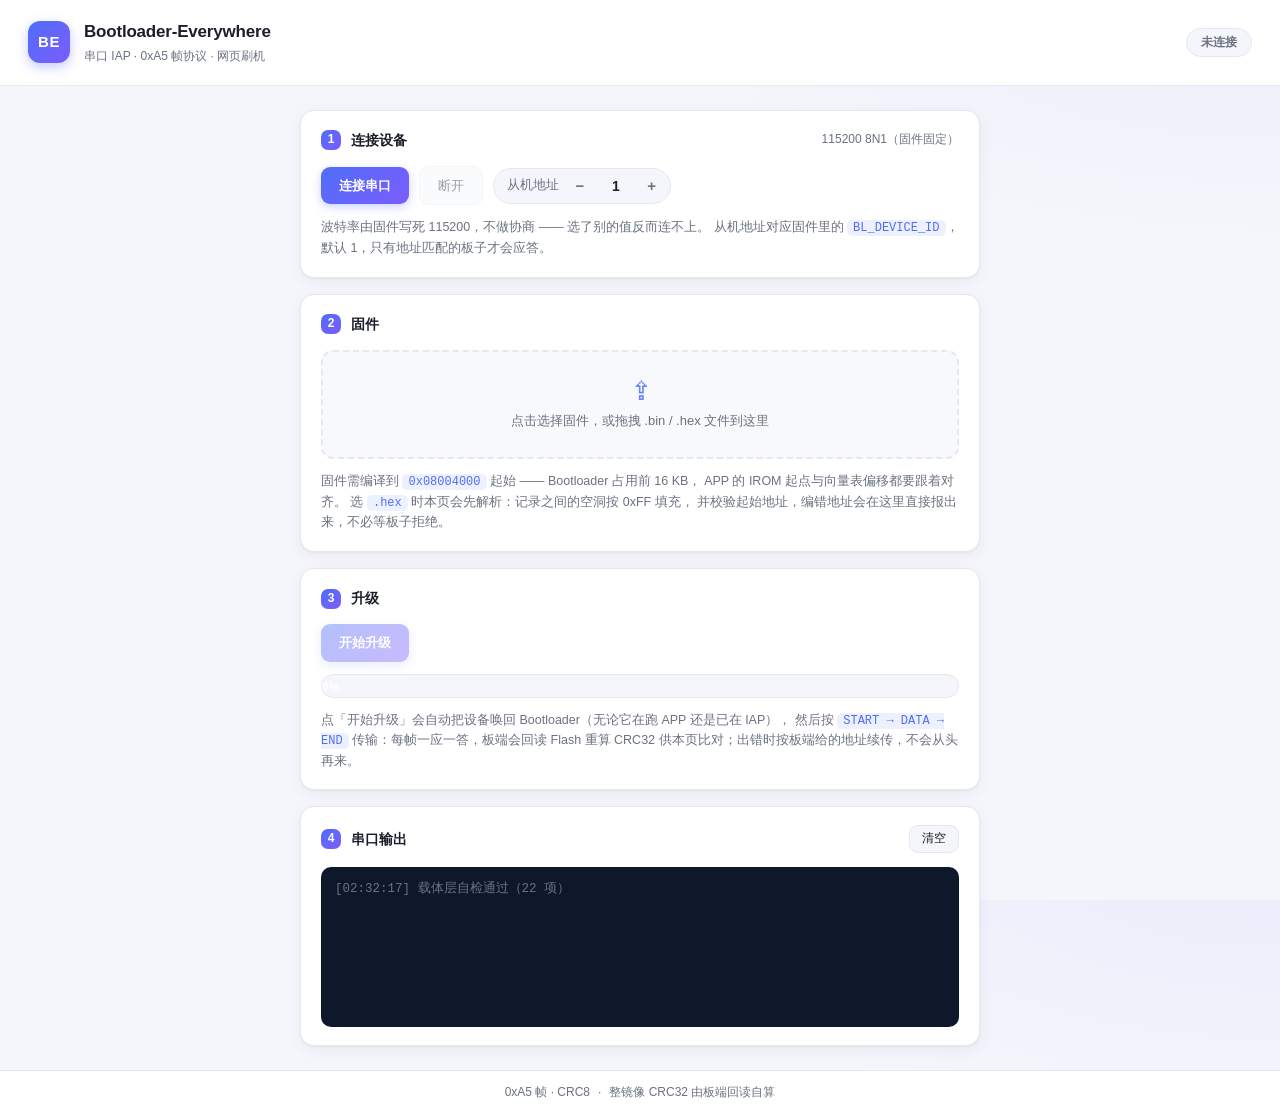
==== commit 10cb6523: "@feat(web): 从机地址改成胶囊步进器；固件支持 .hex（Intel HEX 本地解析） 用户反馈两点：① 从机地址那个输入框有点丑，要优雅一点；② 固件除了 .bin 也希望能选 .hex" ====
--- a/docs/index.html
+++ b/docs/index.html
@@ -29,29 +29,37 @@
     <div class="row">
       <button id="btnConnect" class="primary">连接串口</button>
       <button id="btnDisconnect" disabled>断开</button>
-      <label class="inline">从机地址
-        <input type="number" id="devId" value="1" min="1" max="127">
-      </label>
+
+      <div class="stepper" id="idStepper">
+        <label class="stepper-label" for="devId">从机地址</label>
+        <button type="button" class="step" id="idDown" aria-label="减小从机地址">−</button>
+        <input type="number" id="devId" value="1" min="1" max="127"
+               inputmode="numeric" aria-label="从机地址">
+        <button type="button" class="step" id="idUp" aria-label="增大从机地址">+</button>
+      </div>
     </div>
     <p class="hint">
       波特率由固件写死 115200，不做协商 —— 选了别的值反而连不上。
-      从机地址对应固件里的 <code>BL_DEVICE_ID</code>，默认 1。
+      从机地址对应固件里的 <code>BL_DEVICE_ID</code>，默认 1，只有地址匹配的板子才会应答。
     </p>
   </section>
 
   <section class="card">
     <div class="card-head">
       <h2><span class="num">2</span> 固件</h2>
+      <span class="stat" id="fwStat"></span>
     </div>
     <div class="dropzone" id="dropzone">
-      <input type="file" id="file" accept=".bin" hidden>
+      <input type="file" id="file" accept=".bin,.hex" hidden>
       <div class="dz-icon" id="dzIcon">⇪</div>
-      <p class="dz-text" id="dzText">点击选择固件，或拖拽 .bin 文件到这里</p>
+      <p class="dz-text" id="dzText">点击选择固件，或拖拽 .bin / .hex 文件到这里</p>
       <p class="dz-file" id="dzFile"></p>
     </div>
     <p class="hint">
       固件需编译到 <code>0x08004000</code> 起始 —— Bootloader 占用前 16&nbsp;KB，
       APP 的 IROM 起点与向量表偏移都要跟着对齐。
+      选 <code>.hex</code> 时本页会先解析：记录之间的空洞按 0xFF 填充，
+      并校验起始地址，编错地址会在这里直接报出来，不必等板子拒绝。
     </p>
   </section>
 
--- a/docs/css/style.css
+++ b/docs/css/style.css
@@ -190,15 +190,82 @@
     flex-wrap: wrap;
 }
 
-label.inline {
+/* ---- 从机地址：胶囊 + 步进器 ----
+ * 原来这个字段用的是浏览器默认外观（样式表只覆盖了 select / file，漏了 number），
+ * 所以看着很突兀。这里做成一个整体自洽的小控件：label 灰、数字粗、−/+ 圆形按钮，
+ * 聚焦时整圈高亮。 */
+.stepper {
     display: inline-flex;
     align-items: center;
-    gap: 8px;
-    color: var(--fg-dim);
-    font-size: 13px;
-}
-
-select, input[type="file"] {
+    gap: 2px;
+    padding: 4px 5px 4px 13px;
+    border: 1px solid var(--border);
+    border-radius: 999px;
+    background: var(--bg);
+    transition: border-color .15s, box-shadow .15s, opacity .15s;
+}
+.stepper:focus-within {
+    border-color: var(--accent);
+    box-shadow: 0 0 0 3px color-mix(in srgb, var(--accent) 18%, transparent);
+}
+.stepper.disabled { opacity: .5; }
+
+.stepper-label {
+    margin-right: 6px;
+    font-size: 12.5px;
+    color: var(--fg-dim);
+    white-space: nowrap;
+}
+
+.stepper input[type="number"] {
+    width: 2.6rem;
+    height: 26px;
+    padding: 0;
+    border: none;
+    border-radius: 0;
+    background: transparent;
+    color: var(--fg);
+    font: inherit;
+    font-size: 14px;
+    font-weight: 700;
+    text-align: center;
+    font-variant-numeric: tabular-nums;
+    appearance: textfield;
+    -moz-appearance: textfield;
+}
+.stepper input[type="number"]:focus { outline: none; box-shadow: none; }
+.stepper input[type="number"]::-webkit-outer-spin-button,
+.stepper input[type="number"]::-webkit-inner-spin-button {
+    -webkit-appearance: none;
+    margin: 0;
+}
+
+.step {
+    width: 26px;
+    height: 26px;
+    padding: 0;
+    display: inline-flex;
+    align-items: center;
+    justify-content: center;
+    border: none;
+    border-radius: 999px;
+    background: transparent;
+    color: var(--fg-dim);
+    font-size: 15px;
+    line-height: 1;
+    cursor: pointer;
+    transition: background .12s, color .12s;
+}
+.step:hover:not(:disabled) {
+    filter: none;
+    background: color-mix(in srgb, var(--accent) 14%, transparent);
+    color: var(--accent);
+}
+.step:active:not(:disabled) { transform: none; }
+.step:disabled { opacity: .3; cursor: not-allowed; }
+
+/* ---- 表单控件 ---- */
+select, input[type="file"], input[type="text"] {
     background: var(--bg);
     color: var(--fg);
     border: 1px solid var(--border);
@@ -208,7 +275,7 @@
     font-size: 13px;
     transition: border-color .15s, box-shadow .15s;
 }
-select:focus, input[type="file"]:focus {
+select:focus, input[type="file"]:focus, input[type="text"]:focus {
     outline: none;
     border-color: var(--accent);
     box-shadow: 0 0 0 3px color-mix(in srgb, var(--accent) 18%, transparent);
@@ -358,8 +425,30 @@
     color: var(--accent);
     font-variant-numeric: tabular-nums;
     word-break: break-all;
+    line-height: 1.5;
 }
 .dz-file:empty { display: none; }
+
+/* 解析中的短暂态：避免用户以为点了没反应 */
+.dropzone.busy { opacity: .6; pointer-events: none; }
+
+/* 已选好（解析通过）*/
+.dropzone.picked {
+    border-style: solid;
+    border-color: var(--ok);
+    background: color-mix(in srgb, var(--ok) 6%, transparent);
+}
+.dropzone.picked .dz-icon,
+.dropzone.picked .dz-file { color: var(--ok); }
+
+/* 文件不可用（地址不对 / 格式错 / 超限）—— 错误信息直接写在框里 */
+.dropzone.invalid {
+    border-style: solid;
+    border-color: var(--err);
+    background: color-mix(in srgb, var(--err) 6%, transparent);
+}
+.dropzone.invalid .dz-icon { color: var(--err); }
+.dropzone.invalid .dz-file { color: var(--err); font-weight: 500; }
 
 /* ---- 提示 ---- */
 .hint {
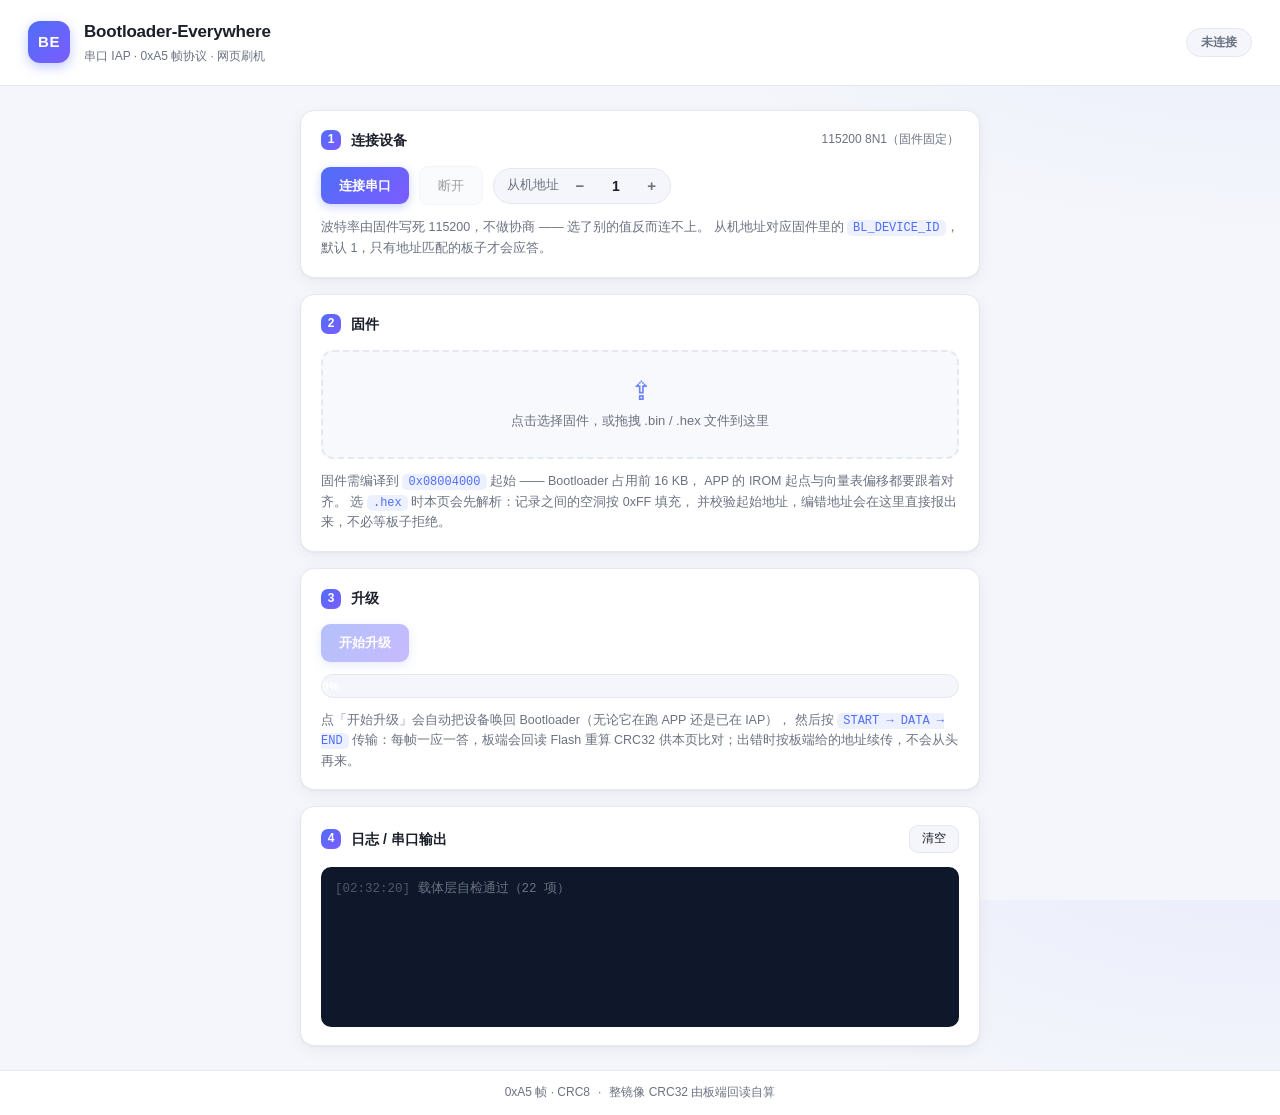
==== commit 864fdd4d: "@fix(web): 修日志"错层"——类名撞车 + 时间戳列 + 步骤行原地结算 用户反馈：「唤回 Bootloader …」「START（板子擦除中，可能数秒）…」这两个提示 排版特别奇怪、跟别的" ====
--- a/docs/index.html
+++ b/docs/index.html
@@ -79,7 +79,7 @@
 
   <section class="card grow">
     <div class="card-head">
-      <h2><span class="num">4</span> 串口输出</h2>
+      <h2><span class="num">4</span> 日志 / 串口输出</h2>
       <button id="btnClear" class="tiny">清空</button>
     </div>
     <div class="log" id="log"></div>
--- a/docs/css/style.css
+++ b/docs/css/style.css
@@ -360,7 +360,15 @@
     font-variant-numeric: tabular-nums;
 }
 
-/* ---- 日志 ---- */
+/* ---- 日志 ----
+ *
+ * 每条日志是「时间戳列 + 正文列」两列结构。时间戳不能拼进文本里 ——
+ * 那样需要缩进的从属行（步骤结果、帧级细节）会缩到时间戳下面去，看着像错位。
+ *
+ * ⚠️ 日志的 kind 名不要用 `step`：那会命中上面步进器按钮的 `.step` 规则
+ *    （width/height 26px + padding 0 + 胶囊圆角），把整行压成一个小圆球。
+ *    「进行中的步骤」这个 kind 叫 `run`。
+ */
 .log {
     flex: 1;
     overflow-y: auto;
@@ -372,14 +380,36 @@
     min-height: 160px;
 }
 
-.line { white-space: pre-wrap; word-break: break-all; }
+.line {
+    display: flex;
+    align-items: baseline;
+}
+.line .ts {
+    flex: 0 0 auto;
+    white-space: pre;            /* 保留时间戳后的那个空格，当列间距 */
+    color: var(--fg-dim);
+    opacity: .7;
+}
+.line .tx {
+    flex: 1 1 auto;
+    min-width: 0;                /* 允许收缩，否则长行会把整行撑宽 */
+    white-space: pre-wrap;
+    word-break: break-all;
+}
+
 .line.info  { color: var(--code-fg); }
-.line.step  { color: #7ea6ff; font-weight: 600; }
+.line.run   { color: #7ea6ff; }   /* 进行中的步骤（结算后转 ok / err） */
 .line.ok    { color: var(--ok); }
 .line.warn  { color: var(--warn); }
 .line.err   { color: var(--err); }
 .line.dim   { color: var(--fg-dim); }
+
+/* 板子自己的串口输出：左侧一条竖线，与上位机的日志分开，免得混在一起看不清 */
 .line.board { color: var(--board); }
+.line.board .tx::before {
+    content: '│ ';
+    opacity: .55;
+}
 
 /* ---- 固件选择（拖拽区） ---- */
 .dropzone {
